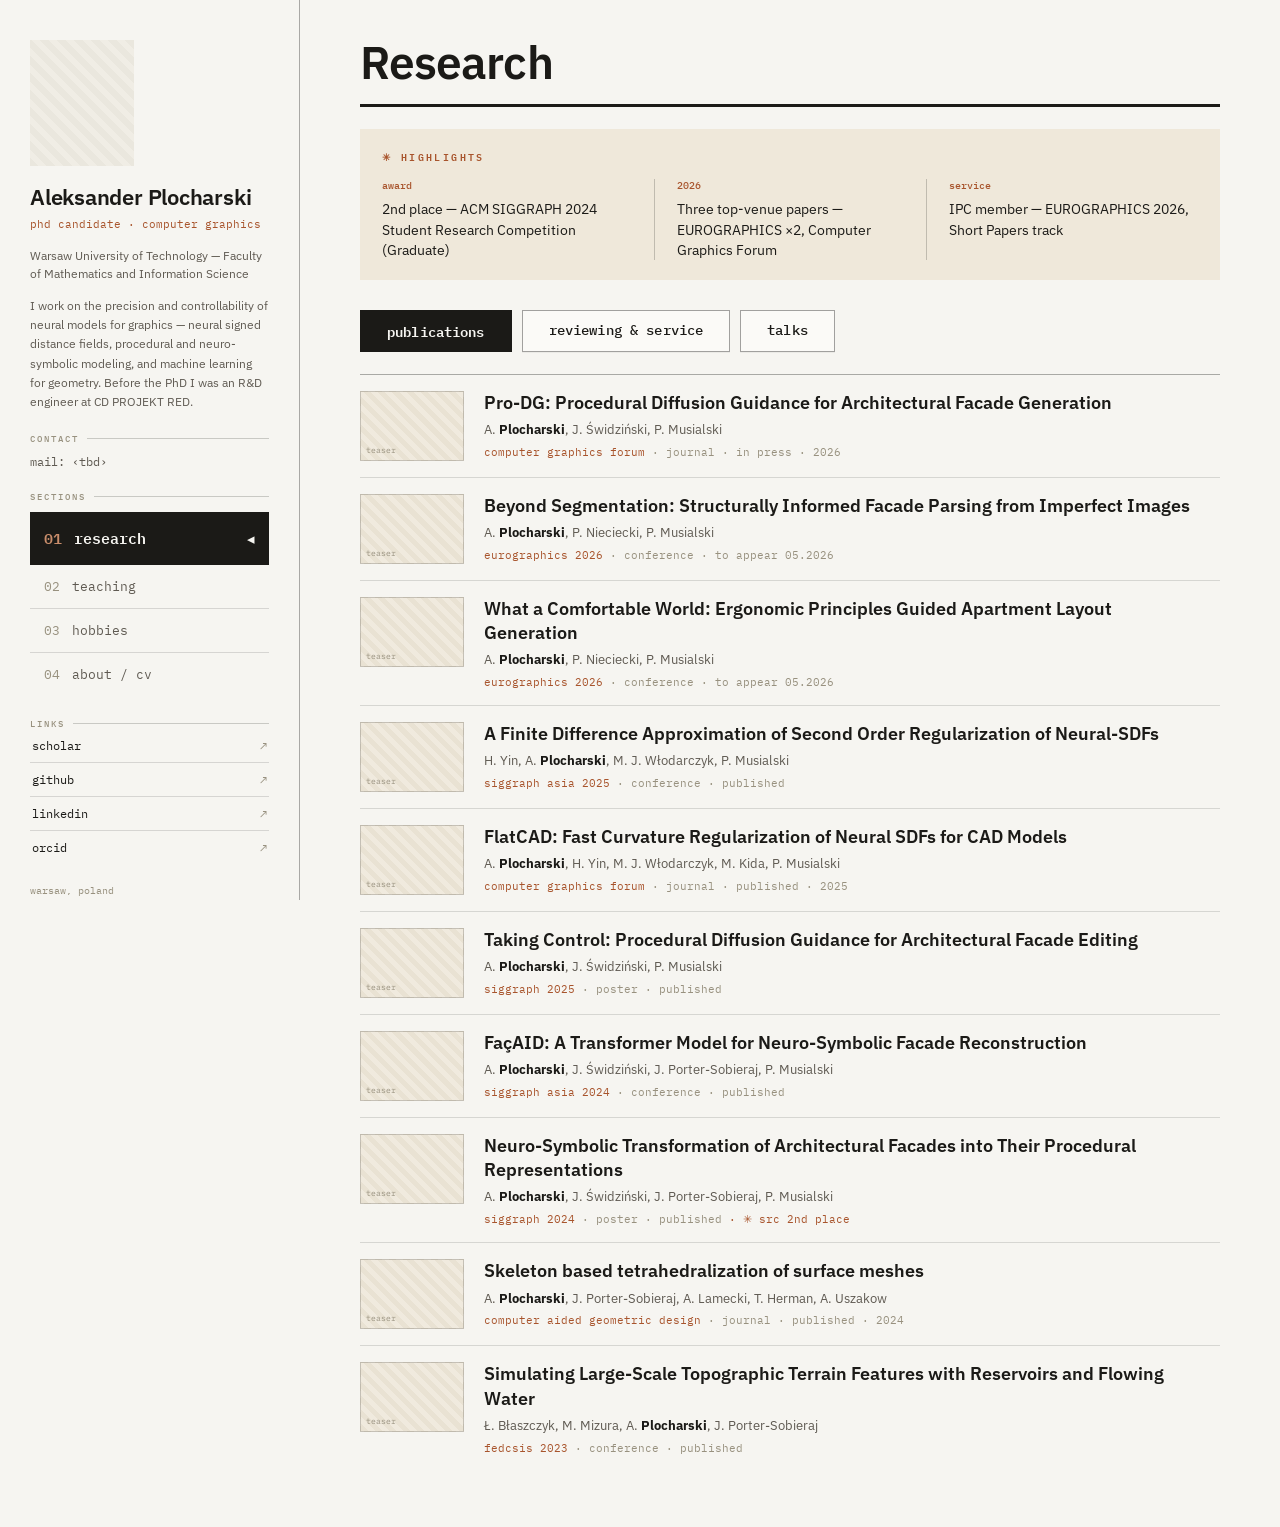
==== index.html @ ee1cfb9d "first iteration" ====
<!DOCTYPE html>
<html lang="en">
<head>
<meta charset="utf-8">
<meta name="viewport" content="width=device-width, initial-scale=1">
<title>Aleksander Plocharski</title>
<link rel="preconnect" href="https://fonts.googleapis.com">
<link rel="preconnect" href="https://fonts.gstatic.com" crossorigin>
<link href="https://fonts.googleapis.com/css2?family=IBM+Plex+Mono:wght@400;500;600&family=IBM+Plex+Sans:wght@400;500;600&display=swap" rel="stylesheet">
<link rel="stylesheet" href="css/site.css">
</head>
<body>
<header class="topbar" id="topbar"></header>
<div class="layout">
  <aside class="rail" id="rail"></aside>
  <div class="main-col">
    <div class="mobile-hero" id="mobileHero"></div>
    <nav class="mobile-nav" id="mobileNav" aria-label="Sections"></nav>
    <main id="main"></main>
  </div>
</div>
<noscript><p class="noscript-note">This site needs JavaScript to load its content.</p></noscript>
<script src="js/site.js"></script>
</body>
</html>
---- css/site.css ----
/* ------------------------------------------------------------------
   Aleksander Plocharski — personal site
   Visual source of truth: design/Directions.dc.html (7a/7b/7c, 8a–8c, 9a)
   ------------------------------------------------------------------ */

:root {
  --bg: #f6f5f1;
  --ink: #1b1a17;
  --ink-soft: #5f5a52;
  --mut: #98917f;
  --acc: #a8542c;
  --acc-light: #c98d6b;
  --hl-bg: #efe8da;
  --btn-bg: #fbfaf7;
  --rule-heavy: rgba(27, 26, 23, .35);
  --rule-mid: rgba(27, 26, 23, .22);
  --rule: rgba(27, 26, 23, .14);
  --sans: 'IBM Plex Sans', system-ui, sans-serif;
  --mono: 'IBM Plex Mono', ui-monospace, Menlo, monospace;
}

* { box-sizing: border-box; }
html { -webkit-text-size-adjust: 100%; }
body { margin: 0; background: var(--bg); color: var(--ink); font-family: var(--sans); }
a { color: inherit; }
a:focus-visible, button:focus-visible { outline: 2px solid var(--acc); outline-offset: 2px; }
.noscript-note { padding: 24px; font: 400 13px var(--mono); }

/* hatched placeholders (photo / teasers / wip) */
.ph { background: repeating-linear-gradient(45deg, #eae7de 0 6px, #f0ede5 6px 12px); }

/* ================= layout ================= */
.layout { display: grid; grid-template-columns: 300px 1fr; min-height: 100vh; }
.topbar { display: none; }
.mobile-hero, .mobile-nav { display: none; }

/* ================= left rail ================= */
.rail {
  border-right: 1px solid var(--rule-heavy);
  padding: 40px 30px 30px;
  display: flex; flex-direction: column;
  position: sticky; top: 0; align-self: start;
  height: 100vh; overflow-y: auto;
}
.rail-photo { width: 104px; height: 126px; flex: none; object-fit: cover; }
.rail h1 { margin: 18px 0 0; font: 600 22px/1.2 var(--sans); letter-spacing: -.01em; }
.rail .sub { margin: 6px 0 0; font: 400 11px/1.5 var(--mono); color: var(--acc); }
.rail .affil { margin: 14px 0 0; font: 400 12px/1.55 var(--sans); color: var(--ink-soft); }
.rail .bio { margin: 12px 0 0; font: 400 12px/1.6 var(--sans); color: var(--ink-soft); }
.rail-label {
  margin: 22px 0 0; display: flex; align-items: center; gap: 8px;
  font: 500 9px var(--mono); letter-spacing: .22em; text-transform: uppercase; color: var(--mut);
}
.rail-label:first-of-type { margin-top: 20px; }
.rail-label .line { flex: 1; border-top: 1px solid rgba(27, 26, 23, .2); }
.mail { margin: 10px 0 0; font: 400 11.5px var(--mono); color: var(--ink-soft); }
.mail a { text-decoration: none; }
.rail-nav-list { margin: 10px 0 0; display: flex; flex-direction: column; }
.rail-nav {
  display: flex; gap: 12px; align-items: center; padding: 13px 14px;
  border-bottom: 1px solid var(--rule);
  font: 400 13px var(--mono); color: var(--ink-soft); text-decoration: none;
}
.rail-nav:last-child { border-bottom: 0; }
.rail-nav .num { color: var(--mut); }
.rail-nav.active {
  padding: 14px 14px; background: var(--ink); color: var(--bg);
  font: 600 15px var(--mono); border-bottom: 0;
}
.rail-nav.active .num { color: var(--acc-light); }
.rail-nav .marker { margin-left: auto; font-weight: 400; }
.rail-links { display: flex; flex-direction: column; }
.link-row {
  display: flex; justify-content: space-between; padding: 9px 2px;
  border-bottom: 1px solid var(--rule);
  font: 400 12px var(--mono); color: var(--ink); text-decoration: none;
}
.link-row:last-child { border-bottom: 0; }
.link-row .arr { color: var(--mut); }
.rail .loc { margin-top: auto; padding-top: 20px; font: 400 10px var(--mono); color: var(--mut); }

/* ================= main pane ================= */
main { padding: 38px 60px 56px; max-width: 1060px; }
.page-title { margin: 0; font: 600 46px/1.05 var(--sans); letter-spacing: -.02em; }
.rule { margin: 18px 0 0; border-top: 3px solid var(--ink); }

/* highlights strip */
.highlights { margin: 22px 0 0; background: var(--hl-bg); padding: 18px 22px 20px; }
.hl-head { font: 600 10px var(--mono); letter-spacing: .24em; text-transform: uppercase; color: var(--acc); }
.hl-grid { margin: 14px 0 0; display: grid; grid-template-columns: 1fr 1fr 1fr; }
.hl-cell { padding: 0 22px; }
.hl-cell:first-child { padding-left: 0; }
.hl-cell:last-child { padding-right: 0; }
.hl-cell + .hl-cell { border-left: 1px solid var(--rule-mid); }
.hl-key { font: 500 10px var(--mono); color: var(--acc); }
.hl-cell p { margin: 7px 0 0; font: 400 13.5px/1.5 var(--sans); }

/* sub-tab bar */
.tabbar { margin: 30px 0 0; display: flex; gap: 10px; flex-wrap: wrap; align-items: center; }
.tab {
  appearance: none; font: 500 13.5px/1 var(--mono); letter-spacing: .01em;
  padding: 13px 26px; cursor: pointer; white-space: nowrap;
  background: var(--btn-bg); color: var(--ink);
  border: 1px solid rgba(27, 26, 23, .4); box-shadow: 0 1px 0 rgba(27, 26, 23, .05);
}
.tab.active { font-weight: 600; background: var(--ink); color: var(--bg); border-color: var(--ink); box-shadow: none; }

/* list panels */
.panel .list { margin: 22px 0 0; border-top: 1px solid var(--rule-heavy); }
.list > :last-child { border-bottom: 0; }
.group-label { padding: 14px 0 2px; font: 400 10.5px var(--mono); color: var(--mut); }
.group-label:not(:first-child) { padding-top: 16px; }
.list.talks .group-label:not(:first-child) { padding-top: 18px; }

/* publication entry */
.pub { display: grid; grid-template-columns: 104px 1fr; gap: 20px; padding: 16px 0; border-bottom: 1px solid var(--rule); }
.pub-thumb {
  width: 104px; height: 70px; border: 1px solid rgba(27, 26, 23, .2);
  display: flex; align-items: flex-end; padding: 5px;
  background: repeating-linear-gradient(45deg, #e9e2d3 0 5px, #f0eade 5px 10px);
}
.pub-thumb span { font: 400 8px var(--mono); color: var(--mut); }
img.pub-thumb { padding: 0; display: block; object-fit: cover; background: none; }
.pub h3 { margin: 0; font: 600 18px/1.35 var(--sans); max-width: 720px; }
.pub .authors { margin: 5px 0 0; font: 400 12.5px/1.5 var(--sans); color: var(--ink-soft); }
.pub .authors b { color: var(--ink); }
.pub-meta { margin: 6px 0 0; font: 400 10.5px var(--mono); color: var(--acc); text-transform: lowercase; }
.pub-meta .m { color: var(--mut); }
.pub-meta .award { color: var(--acc); }

/* reviewing & service rows */
.svc-row { display: flex; justify-content: space-between; gap: 18px; padding: 10px 0; border-bottom: 1px solid var(--rule); }
.svc-title { font: 500 13.5px/1.4 var(--sans); }
.svc-title .m { font: 400 10.5px var(--mono); color: var(--mut); text-transform: lowercase; }
.svc-loc { font: 400 10.5px var(--mono); color: var(--mut); white-space: nowrap; }

/* talk rows */
.talk {
  display: grid; grid-template-columns: 76px 1fr auto; grid-template-areas: "date body tag";
  gap: 4px 18px; align-items: baseline; padding: 10px 0; border-bottom: 1px solid var(--rule);
}
.talk-date { grid-area: date; font: 400 11px var(--mono); color: var(--mut); }
.talk-body { grid-area: body; min-width: 0; }
.talk-title { font: 500 14px/1.4 var(--sans); }
.talk-venue { font: 400 10.5px var(--mono); color: var(--mut); text-transform: lowercase; }
.talk .tag { grid-area: tag; font: 400 10.5px var(--mono); color: var(--mut); white-space: nowrap; }
.talk .tag.acc { color: var(--acc); }

/* teaching */
.intro { margin: 16px 0 0; font: 400 13px/1.6 var(--sans); color: var(--ink-soft); max-width: 720px; }
.section-label {
  margin: 28px 0 0;
  font: 500 10px var(--mono); letter-spacing: .24em; text-transform: uppercase; color: var(--mut);
}
.section-label.gap-lg { margin-top: 36px; }
.section-rule { margin: 10px 0 0; border-top: 1px solid var(--rule-heavy); }
.course {
  display: grid; grid-template-columns: 1fr auto; gap: 3px 18px; align-items: baseline;
  padding: 13px 0; border-bottom: 1px solid var(--rule);
}
.course-name-row { display: flex; align-items: baseline; gap: 8px; flex-wrap: wrap; }
.course-name { font: 500 15px var(--sans); }
.course-tag {
  font: 500 8.5px var(--mono); letter-spacing: .12em; text-transform: uppercase;
  color: var(--acc); border: 1px solid rgba(168, 84, 44, .45); padding: 2px 6px;
}
.course-terms { font: 400 10.5px var(--mono); color: var(--mut); text-align: right; white-space: nowrap; }
.course-role { grid-column: 1 / -1; font: 400 10.5px var(--mono); color: var(--mut); }
.terms-inline { display: none; }
.course-desc { grid-column: 1 / -1; margin: 8px 0 0; font: 400 12px/1.55 var(--sans); color: var(--ink-soft); max-width: 660px; }
.thesis {
  display: grid; grid-template-columns: 76px 1fr auto; grid-template-areas: "date body tag";
  gap: 4px 18px; align-items: baseline; padding: 13px 0; border-bottom: 1px solid var(--rule);
}
.thesis-date { grid-area: date; font: 400 11px var(--mono); color: var(--mut); }
.thesis-body { grid-area: body; min-width: 0; }
.thesis-title { font: 500 14px/1.4 var(--sans); }
.thesis-students { font: 400 10.5px var(--mono); color: var(--mut); }
.thesis .tag { grid-area: tag; font: 400 10.5px var(--mono); color: var(--mut); white-space: nowrap; }

/* work-in-progress panel */
.wip {
  margin: 32px 0 0; border: 1px solid rgba(27, 26, 23, .3);
  background: repeating-linear-gradient(45deg, #efece4 0 9px, #f4f1ea 9px 18px);
  min-height: 420px; display: flex; flex-direction: column;
  align-items: center; justify-content: center; gap: 12px; text-align: center; padding: 48px;
}
.wip-label { font: 500 11px var(--mono); letter-spacing: .24em; text-transform: uppercase; color: var(--acc); }
.wip-head { font: 600 24px var(--sans); color: var(--ink); }
.wip p { margin: 0; font: 400 12.5px/1.6 var(--sans); color: var(--ink-soft); max-width: 440px; }

.load-err { padding: 24px 0; font: 400 12px/1.6 var(--mono); color: var(--ink-soft); }

/* ================================================================
   Mobile — sticky top bar, identity hero, chip nav, sticky sub-tabs
   ================================================================ */
@media (max-width: 880px) {
  .layout { display: block; }
  .rail { display: none; }
  main { padding: 0 0 48px; max-width: none; }

  .topbar {
    display: flex; position: sticky; top: 0; z-index: 20;
    height: 46px; align-items: center; justify-content: space-between; padding: 0 20px;
    background: rgba(246, 245, 241, .92);
    -webkit-backdrop-filter: blur(8px); backdrop-filter: blur(8px);
    border-bottom: 1px solid rgba(27, 26, 23, .12);
  }
  .tb-name { font: 600 12px var(--mono); }
  .tb-sec { font: 400 10.5px var(--mono); color: var(--mut); }

  .mobile-hero { display: block; padding: 20px 20px 0; }
  .hero-top { display: flex; gap: 15px; }
  .hero-photo { width: 82px; height: 100px; flex: none; object-fit: cover; }
  .hero-id { min-width: 0; }
  .hero-id h1 { margin: 0; font: 600 19px/1.15 var(--sans); letter-spacing: -.01em; }
  .hero-id .sub { margin: 6px 0 0; font: 400 10px/1.4 var(--mono); color: var(--acc); }
  .hero-id .affil { margin: 8px 0 0; font: 400 11px/1.5 var(--sans); color: var(--ink-soft); }
  .mobile-hero .bio { margin: 13px 0 0; font: 400 12px/1.6 var(--sans); color: var(--ink-soft); }
  .hero-links { margin: 13px 0 0; display: flex; flex-wrap: wrap; gap: 7px; }
  .chip-link {
    display: flex; align-items: center; gap: 5px; padding: 6px 11px;
    border: 1px solid rgba(27, 26, 23, .28);
    font: 400 10.5px var(--mono); color: var(--ink); text-decoration: none;
  }
  .chip-link .arr { color: var(--mut); }

  .mobile-nav { display: flex; gap: 8px; flex-wrap: wrap; margin: 18px 0 0; padding: 0 20px; }
  .chip {
    flex: none; display: flex; gap: 7px; align-items: center; padding: 9px 14px;
    background: var(--btn-bg); border: 1px solid rgba(27, 26, 23, .38);
    font: 500 12px var(--mono); color: var(--ink); text-decoration: none;
  }
  .chip .num { color: var(--mut); }
  .chip.active { background: var(--ink); border-color: var(--ink); color: var(--bg); font-weight: 600; }
  .chip.active .num { color: var(--acc-light); }

  .page-title { margin: 22px 20px 0; font-size: 32px; line-height: 1; }
  .rule { margin: 12px 20px 0; }

  .highlights { margin: 16px 20px 0; padding: 15px 16px; }
  .hl-head { font-size: 9.5px; letter-spacing: .22em; }
  .hl-grid { margin: 11px 0 0; display: block; }
  .hl-cell { padding: 11px 0; }
  .hl-cell:first-child { padding-top: 0; }
  .hl-cell:last-child { padding-bottom: 0; }
  .hl-cell + .hl-cell { border-left: 0; border-top: 1px solid rgba(27, 26, 23, .18); }
  .hl-key { font-size: 9.5px; }
  .hl-cell p { margin: 5px 0 0; font-size: 12.5px; line-height: 1.45; }

  .tabbar {
    position: sticky; top: 46px; z-index: 15;
    margin: 5px 0 0; padding: 13px 20px;
    gap: 8px; flex-wrap: nowrap; overflow-x: auto; scrollbar-width: none;
    background: rgba(246, 245, 241, .95);
    -webkit-backdrop-filter: blur(8px); backdrop-filter: blur(8px);
    border-bottom: 1px solid var(--rule);
  }
  .tabbar::-webkit-scrollbar { display: none; }
  .tab { padding: 10px 15px; font-size: 11.5px; }

  .panel .list { margin: 0; border-top: 0; }
  .group-label { padding: 14px 20px 2px; font-size: 10px; }
  .group-label:not(:first-child) { padding-top: 16px; }
  .list.talks .group-label:not(:first-child) { padding-top: 18px; }

  .pub { grid-template-columns: 78px 1fr; gap: 13px; padding: 14px 20px; }
  .pub-thumb { width: 78px; height: 52px; }
  .pub h3 { font-size: 13.5px; line-height: 1.3; }
  .pub .authors { margin: 4px 0 0; font-size: 10.5px; line-height: 1.45; }
  .pub-meta { margin: 4px 0 0; font-size: 9.5px; }
  .pub-meta .opt { display: none; }

  .svc-row { padding: 12px 20px; flex-wrap: wrap; gap: 4px 18px; }

  .talk { grid-template-columns: 1fr auto; grid-template-areas: "date tag" "body body"; gap: 0 10px; padding: 12px 20px; }
  .talk-date { font-size: 10px; }
  .talk .tag { font-size: 9.5px; }
  .talk-title { margin-top: 4px; font-size: 13px; line-height: 1.35; }
  .talk-venue { margin-top: 3px; font-size: 9.5px; }

  .intro { margin: 14px 20px 0; font-size: 11.5px; line-height: 1.55; }
  .section-label { margin: 22px 20px 0; font-size: 9.5px; letter-spacing: .22em; }
  .section-label.gap-lg { margin-top: 30px; }
  .section-rule { margin: 9px 20px 0; }
  .course { display: block; padding: 13px 20px; }
  .course-name { font-size: 14px; }
  .course-tag { font-size: 8px; letter-spacing: .1em; padding: 2px 5px; }
  .course-terms { display: none; }
  .terms-inline { display: inline; }
  .course-role { margin-top: 4px; font-size: 10px; }
  .course-desc { margin-top: 8px; font-size: 11.5px; }
  .thesis { grid-template-columns: 1fr auto; grid-template-areas: "date tag" "body body"; gap: 0 10px; padding: 12px 20px; }
  .thesis-date { font-size: 10px; }
  .thesis .tag { font-size: 9.5px; }
  .thesis-title { margin-top: 4px; font-size: 13px; line-height: 1.35; }
  .thesis-students { margin-top: 3px; font-size: 9.5px; }

  .wip { margin: 24px 20px 0; min-height: 320px; padding: 36px 24px; }
}
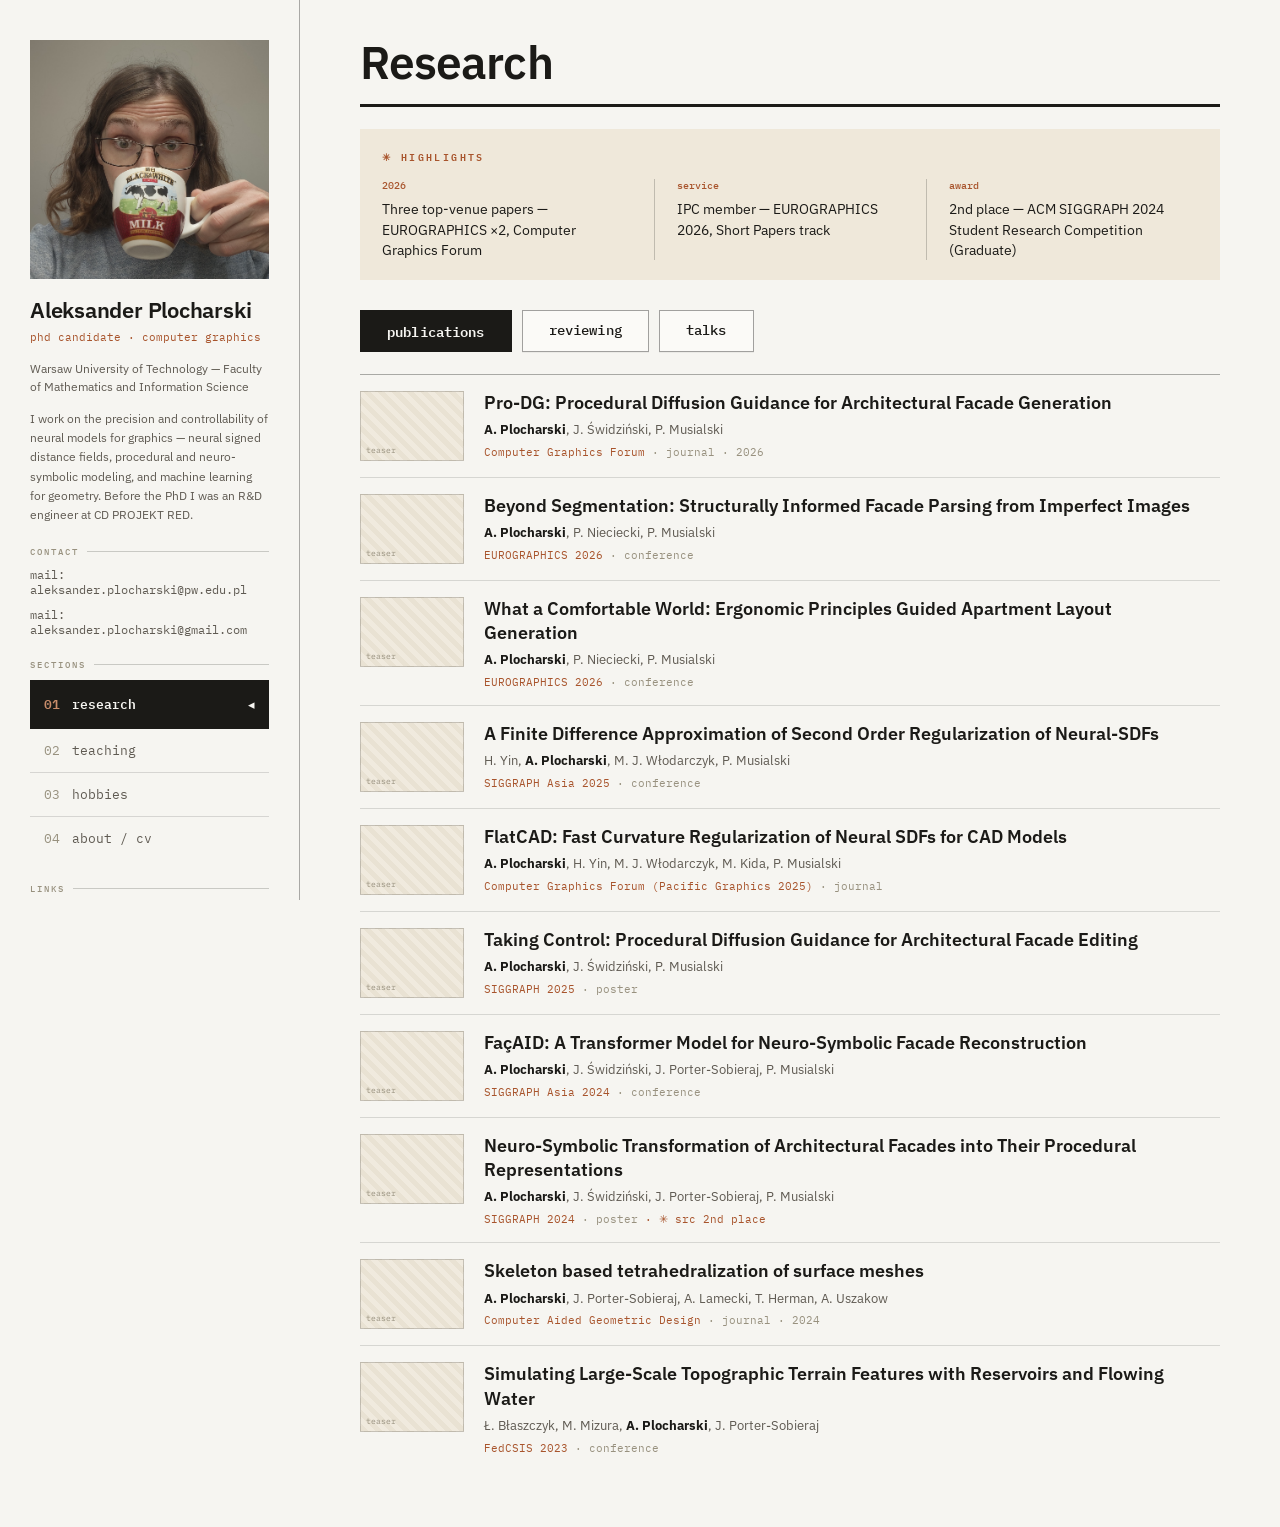
==== commit 856545c3: "2nd iteration" ====
--- a/index.html
+++ b/index.html
@@ -4,10 +4,12 @@
 <meta charset="utf-8">
 <meta name="viewport" content="width=device-width, initial-scale=1">
 <title>Aleksander Plocharski</title>
+<link rel="icon" type="image/png" href="assets/img/turtle_icon.png">
+<link rel="apple-touch-icon" href="assets/img/turtle_icon.png">
 <link rel="preconnect" href="https://fonts.googleapis.com">
 <link rel="preconnect" href="https://fonts.gstatic.com" crossorigin>
 <link href="https://fonts.googleapis.com/css2?family=IBM+Plex+Mono:wght@400;500;600&family=IBM+Plex+Sans:wght@400;500;600&display=swap" rel="stylesheet">
-<link rel="stylesheet" href="css/site.css">
+<link rel="stylesheet" href="css/site.css?v=5">
 </head>
 <body>
 <header class="topbar" id="topbar"></header>
@@ -20,6 +22,6 @@
   </div>
 </div>
 <noscript><p class="noscript-note">This site needs JavaScript to load its content.</p></noscript>
-<script src="js/site.js"></script>
+<script src="js/site.js?v=3"></script>
 </body>
 </html>
--- a/css/site.css
+++ b/css/site.css
@@ -20,7 +20,7 @@
 }
 
 * { box-sizing: border-box; }
-html { -webkit-text-size-adjust: 100%; }
+html { -webkit-text-size-adjust: 100%; overflow-y: scroll; }
 body { margin: 0; background: var(--bg); color: var(--ink); font-family: var(--sans); }
 a { color: inherit; }
 a:focus-visible, button:focus-visible { outline: 2px solid var(--acc); outline-offset: 2px; }
@@ -30,7 +30,7 @@
 .ph { background: repeating-linear-gradient(45deg, #eae7de 0 6px, #f0ede5 6px 12px); }
 
 /* ================= layout ================= */
-.layout { display: grid; grid-template-columns: 300px 1fr; min-height: 100vh; }
+.layout { display: grid; grid-template-columns: 300px 1fr; min-height: 100vh; max-width: 1360px; margin: 0 auto; }
 .topbar { display: none; }
 .mobile-hero, .mobile-nav { display: none; }
 
@@ -42,7 +42,7 @@
   position: sticky; top: 0; align-self: start;
   height: 100vh; overflow-y: auto;
 }
-.rail-photo { width: 104px; height: 126px; flex: none; object-fit: cover; }
+.rail-photo { width: 100%; aspect-ratio: 1 / 1; height: auto; flex: none; object-fit: cover; }
 .rail h1 { margin: 18px 0 0; font: 600 22px/1.2 var(--sans); letter-spacing: -.01em; }
 .rail .sub { margin: 6px 0 0; font: 400 11px/1.5 var(--mono); color: var(--acc); }
 .rail .affil { margin: 14px 0 0; font: 400 12px/1.55 var(--sans); color: var(--ink-soft); }
@@ -61,11 +61,11 @@
   border-bottom: 1px solid var(--rule);
   font: 400 13px var(--mono); color: var(--ink-soft); text-decoration: none;
 }
-.rail-nav:last-child { border-bottom: 0; }
+.rail-nav:last-child { border-bottom-color: transparent; }
 .rail-nav .num { color: var(--mut); }
 .rail-nav.active {
-  padding: 14px 14px; background: var(--ink); color: var(--bg);
-  font: 600 15px var(--mono); border-bottom: 0;
+  padding: 13px 14px; background: var(--ink); color: var(--bg);
+  font: 600 13px var(--mono); border-bottom-color: transparent;
 }
 .rail-nav.active .num { color: var(--acc-light); }
 .rail-nav .marker { margin-left: auto; font-weight: 400; }
@@ -125,6 +125,7 @@
 .pub .authors { margin: 5px 0 0; font: 400 12.5px/1.5 var(--sans); color: var(--ink-soft); }
 .pub .authors b { color: var(--ink); }
 .pub-meta { margin: 6px 0 0; font: 400 10.5px var(--mono); color: var(--acc); text-transform: lowercase; }
+.pub-meta .venue { text-transform: none; }
 .pub-meta .m { color: var(--mut); }
 .pub-meta .award { color: var(--acc); }
 
@@ -143,6 +144,7 @@
 .talk-body { grid-area: body; min-width: 0; }
 .talk-title { font: 500 14px/1.4 var(--sans); }
 .talk-venue { font: 400 10.5px var(--mono); color: var(--mut); text-transform: lowercase; }
+.talk-venue .venue { text-transform: none; }
 .talk .tag { grid-area: tag; font: 400 10.5px var(--mono); color: var(--mut); white-space: nowrap; }
 .talk .tag.acc { color: var(--acc); }
 
@@ -211,7 +213,7 @@
 
   .mobile-hero { display: block; padding: 20px 20px 0; }
   .hero-top { display: flex; gap: 15px; }
-  .hero-photo { width: 82px; height: 100px; flex: none; object-fit: cover; }
+  .hero-photo { width: 116px; height: 116px; flex: none; object-fit: cover; }
   .hero-id { min-width: 0; }
   .hero-id h1 { margin: 0; font: 600 19px/1.15 var(--sans); letter-spacing: -.01em; }
   .hero-id .sub { margin: 6px 0 0; font: 400 10px/1.4 var(--mono); color: var(--acc); }
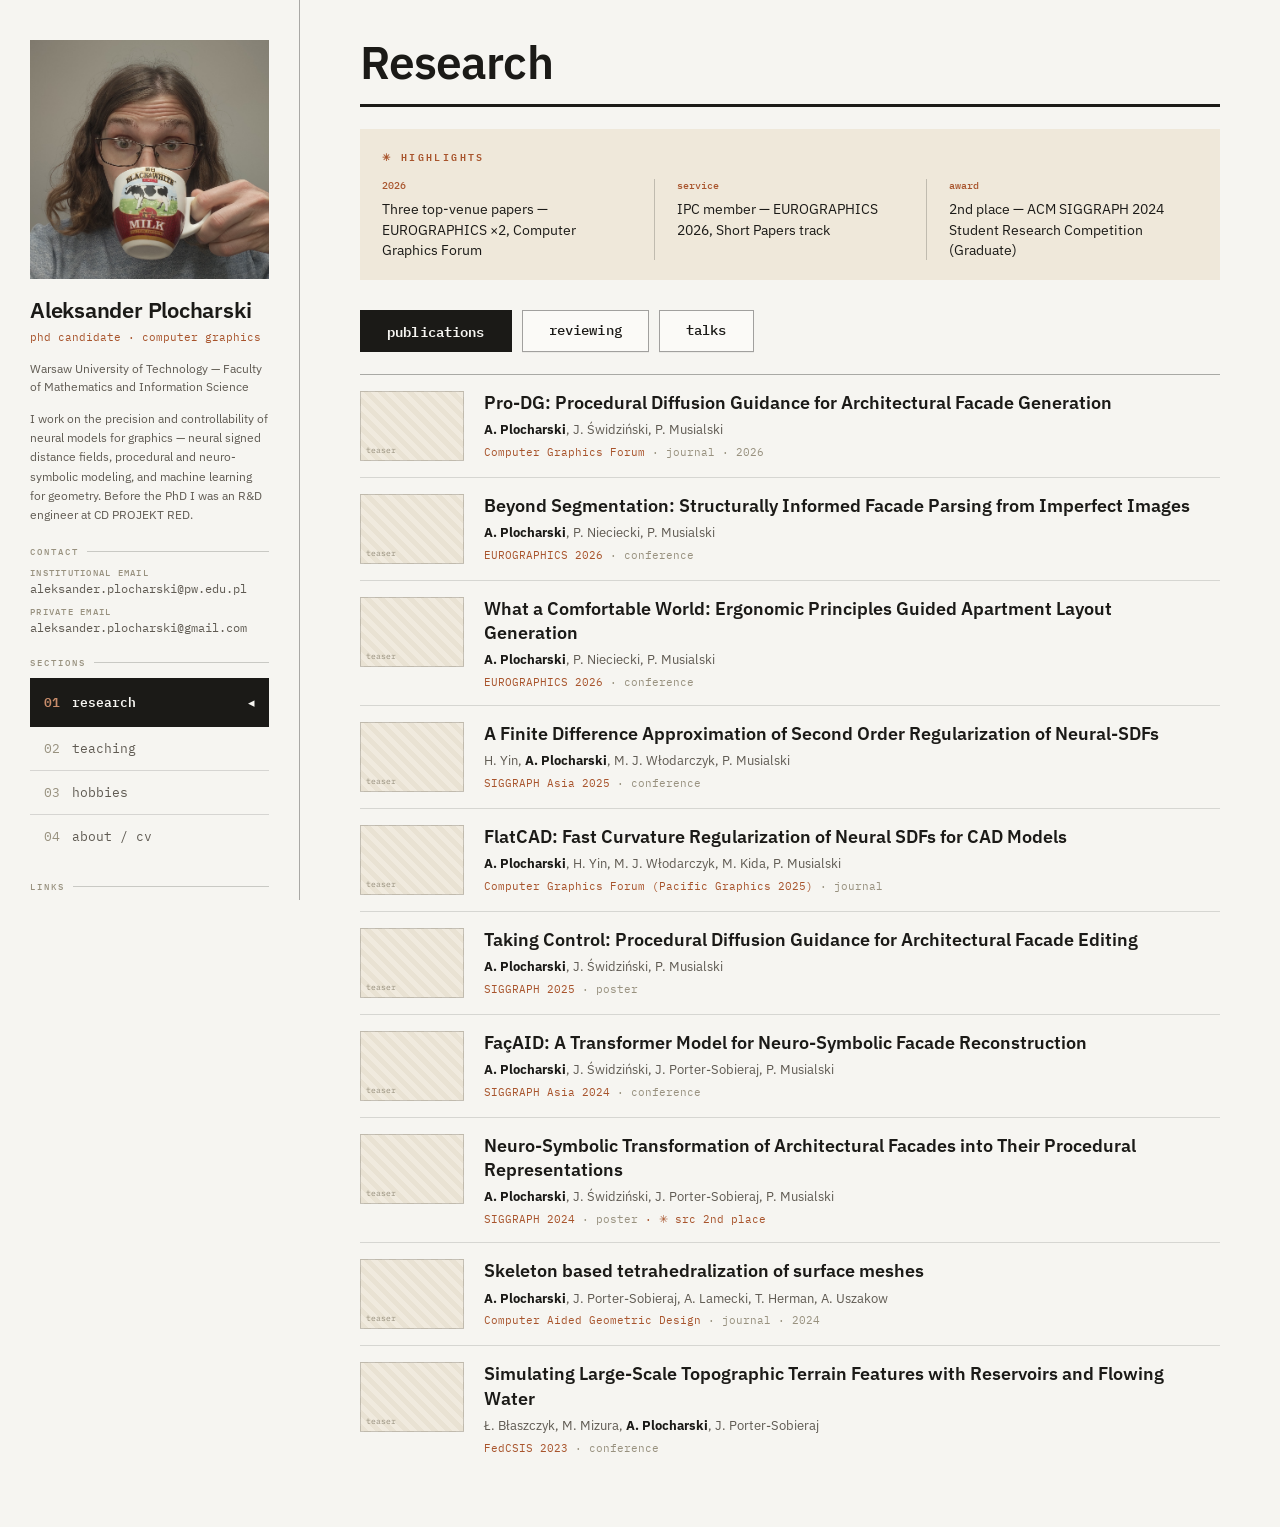
==== commit 5fc711ad: "small changes" ====
--- a/index.html
+++ b/index.html
@@ -9,7 +9,7 @@
 <link rel="preconnect" href="https://fonts.googleapis.com">
 <link rel="preconnect" href="https://fonts.gstatic.com" crossorigin>
 <link href="https://fonts.googleapis.com/css2?family=IBM+Plex+Mono:wght@400;500;600&family=IBM+Plex+Sans:wght@400;500;600&display=swap" rel="stylesheet">
-<link rel="stylesheet" href="css/site.css?v=5">
+<link rel="stylesheet" href="css/site.css?v=6">
 </head>
 <body>
 <header class="topbar" id="topbar"></header>
@@ -22,6 +22,6 @@
   </div>
 </div>
 <noscript><p class="noscript-note">This site needs JavaScript to load its content.</p></noscript>
-<script src="js/site.js?v=3"></script>
+<script src="js/site.js?v=6"></script>
 </body>
 </html>
--- a/css/site.css
+++ b/css/site.css
@@ -54,7 +54,8 @@
 .rail-label:first-of-type { margin-top: 20px; }
 .rail-label .line { flex: 1; border-top: 1px solid rgba(27, 26, 23, .2); }
 .mail { margin: 10px 0 0; font: 400 11.5px var(--mono); color: var(--ink-soft); }
-.mail a { text-decoration: none; }
+.mail a { text-decoration: none; word-break: break-word; }
+.mail-label { display: block; font: 500 9px var(--mono); letter-spacing: .14em; text-transform: uppercase; color: var(--mut); margin-bottom: 3px; }
 .rail-nav-list { margin: 10px 0 0; display: flex; flex-direction: column; }
 .rail-nav {
   display: flex; gap: 12px; align-items: center; padding: 13px 14px;
@@ -219,6 +220,7 @@
   .hero-id .sub { margin: 6px 0 0; font: 400 10px/1.4 var(--mono); color: var(--acc); }
   .hero-id .affil { margin: 8px 0 0; font: 400 11px/1.5 var(--sans); color: var(--ink-soft); }
   .mobile-hero .bio { margin: 13px 0 0; font: 400 12px/1.6 var(--sans); color: var(--ink-soft); }
+  .hero-contact { margin: 14px 0 0; }
   .hero-links { margin: 13px 0 0; display: flex; flex-wrap: wrap; gap: 7px; }
   .chip-link {
     display: flex; align-items: center; gap: 5px; padding: 6px 11px;
